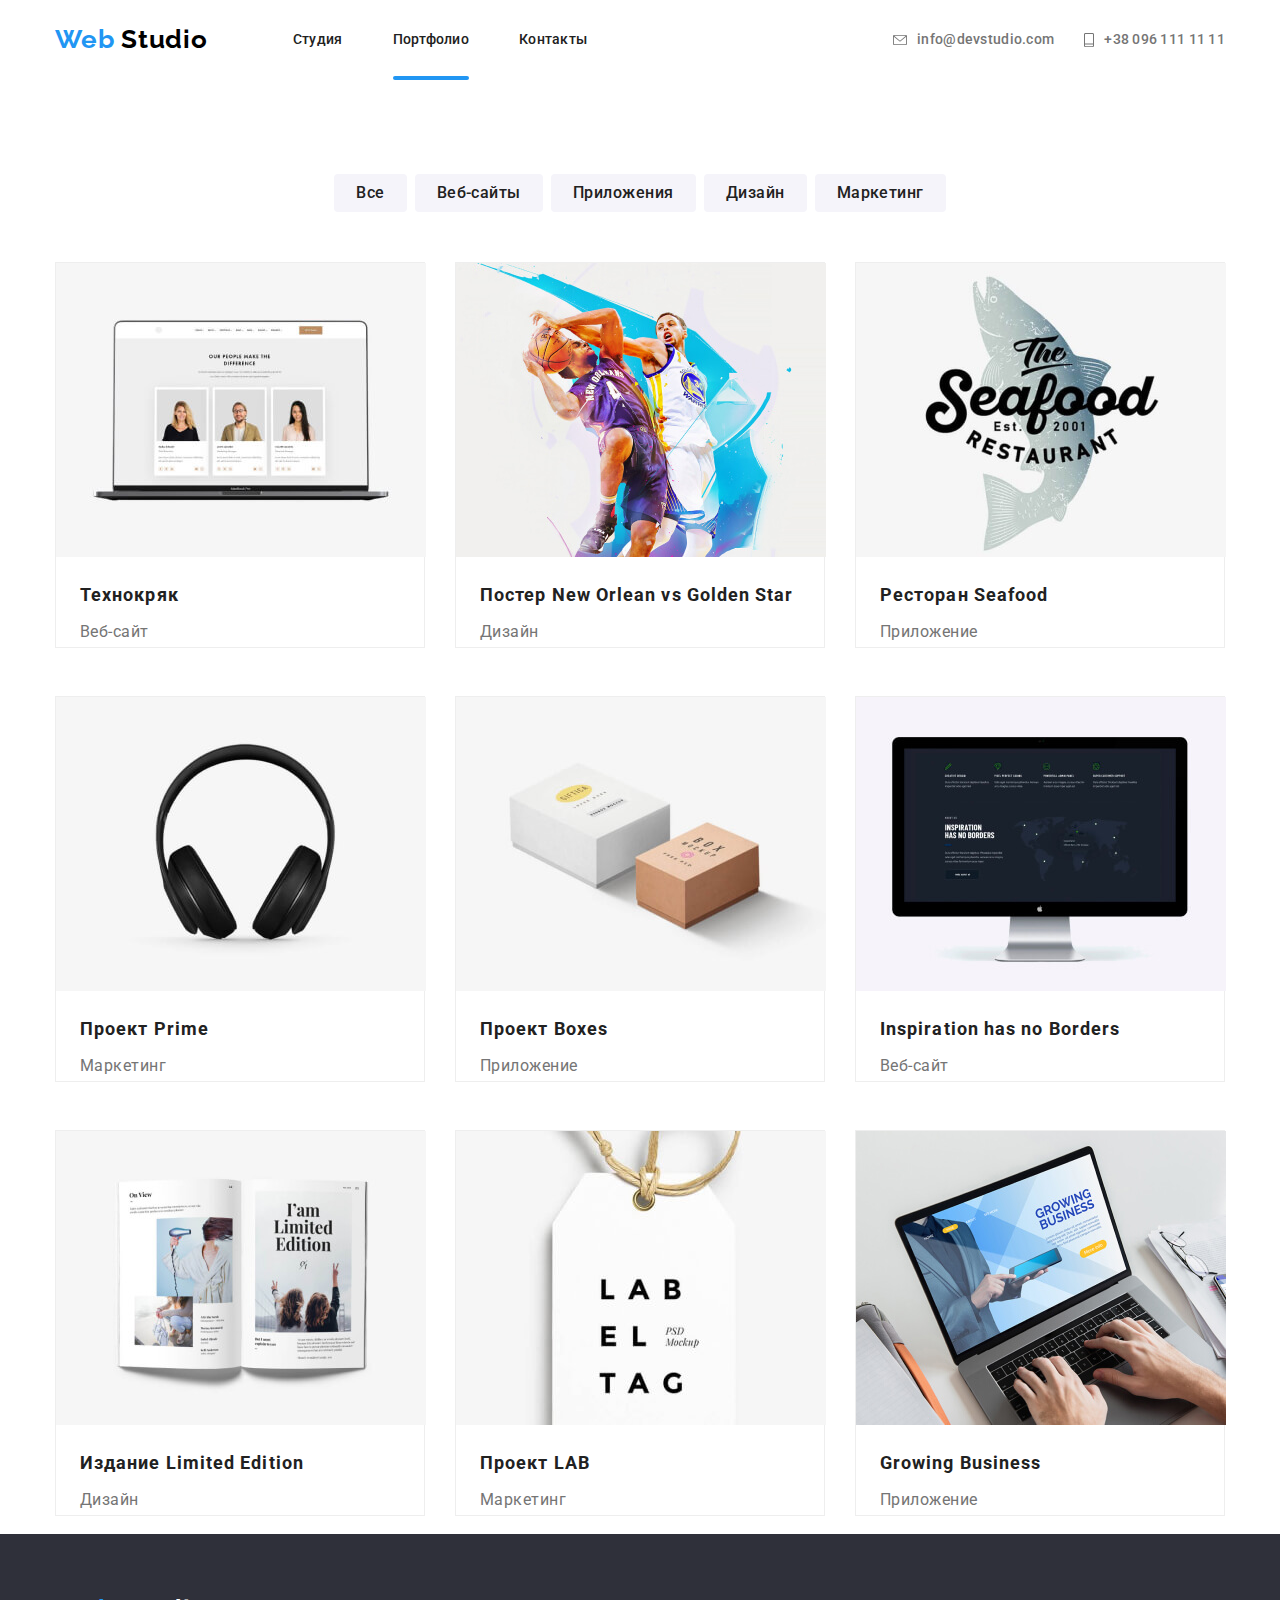
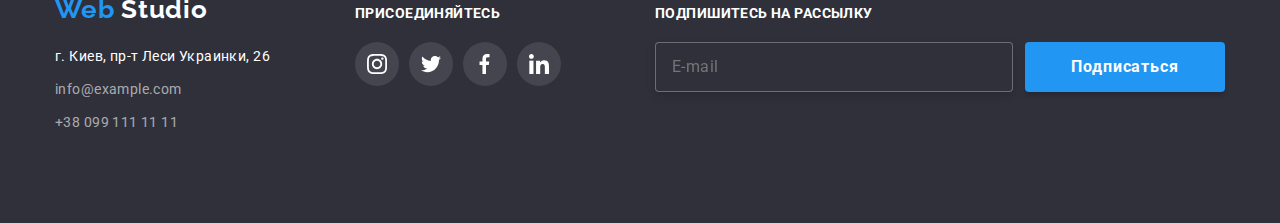
==== portfolio.html @ 33521230 "clone" ====
<!DOCTYPE html>
<html lang="en">
  <head>
    <meta charset="UTF-8" />
    <meta name="viewport" content="width=device-width, initial-scale=1.0" />
    <title>Портфолио</title>
    <link
      href="https://fonts.googleapis.com/css2?family=Raleway:wght@700&family=Roboto:wght@400;500;700&display=swap"
      rel="stylesheet"
    />
    <link rel="stylesheet" href="./css/styles.css" />
    <link rel="stylesheet" href="./css/normalize.css" />
  </head>
  <body>
    <!-- Шапка -->
    <header class="header">
      <div class="container">
        <nav class="navigation">
          <a
            class="logo link"
            href="./index.html"
            lang="en"
            aria-label="логотип"
            ><span class="blue">Web</span> Studio</a
          >
          <ul class="navigation-list list">
            <li class="navigation-list-item">
              <a class="navigation-list-link link" href="./index.html">
                Студия</a
              >
            </li>
            <li class="navigation-list-item">
              <a
                class="navigation-list-link link portfolio"
                href="./portfolio.html"
                >Портфолио</a
              >
            </li>
            <li class="navigation-list-item">
              <a class="navigation-list-link link" href="#">Контакты</a>
            </li>
          </ul>
        </nav>
        <address class="c">
          <ul class="adress-list list">
            <li class="adress-list-item">
              <a class="header-mail link" href="mailto:info@devstudio.com">
                <svg class="icon-mail margin">
                  <use href="./img/sprite.svg#icon-mail"></use>
                </svg>
                info@devstudio.com</a
              >
            </li>
            <li>
              <a class="header-tel link" href="tel:+380961111111"
                ><svg class="icon-phone margin">
                  <use href="./img/sprite.svg#icon-phone"></use></svg
                >+38 096 111 11 11</a
              >
            </li>
          </ul>
        </address>
      </div>
    </header>

    <!-- Главный контейнер -->
    <main>
      <section class="filter">
        <h1 hidden>Примеры работ</h1>
        <ul class="filter-list list">
          <li class="filter-list-item">
            <button class="filter-list-btn" type="button">Все</button>
          </li>
          <li class="filter-list-item">
            <button class="filter-list-btn" type="button">Веб-сайты</button>
          </li>
          <li class="filter-list-item">
            <button class="filter-list-btn" type="button">Приложения</button>
          </li>
          <li class="filter-list-item">
            <button class="filter-list-btn" type="button">Дизайн</button>
          </li>
          <li class="filter-list-item">
            <button class="filter-list-btn" type="button">Маркетинг</button>
          </li>
        </ul>
      </section>
      <section class="filter-examples">
        <div class="container">
          <ul class="filter-examples-list list">
            <li class="filter-examples-list-item">
              <a class="filter-examples-link link" href="">
                <img
                  class="img-block"
                  src="./img/portfolio1.jpg"
                  alt="веб-сайт технокряк"
                />
                <h2 class="filter-examples-name">Технокряк</h2>
                <p class="filter-examples-type">Веб-сайт</p>
                <p hidden>
                  Технокряк это современная площадка распространения
                  коронавируса. Компании используют эту платформу для цифрового
                  шпионажа и атак на защищённые сервера конкурентов.
                </p>
              </a>
            </li>
            <li class="filter-examples-list-item">
              <a class="filter-examples-link link" href="">
                <img
                  class="img-block"
                  src="./img/portfolio2.jpg"
                  alt="дизайн постера"
                />
                <h2 class="filter-examples-name">
                  Постер <span lang="en">New Orlean vs Golden Star</span>
                </h2>
                <p class="filter-examples-type">Дизайн</p>
              </a>
            </li>
            <li class="filter-examples-list-item">
              <a class="filter-examples-link link" href="">
                <img
                  class="img-block"
                  src="./img/portfolio3.jpg"
                  alt="приложение ресторан"
                />
                <h2 class="filter-examples-name">
                  Ресторан <span lang="en">Seafood</span>
                </h2>
                <p class="filter-examples-type">Приложение</p>
              </a>
            </li>
            <li class="filter-examples-list-item">
              <a class="filter-examples-link link" href="">
                <img
                  class="img-block"
                  src="./img/portfolio4.jpg"
                  alt="маркетинг прайм"
                />
                <h2 class="filter-examples-name">
                  Проект <span lang="en">Prime</span>
                </h2>
                <p class="filter-examples-type">Маркетинг</p>
              </a>
            </li>
            <li class="filter-examples-list-item">
              <a class="filter-examples-link link" href="">
                <img
                  class="img-block"
                  src="./img/portfolio5.jpg"
                  alt="приложение проэкт"
                />
                <h2 class="filter-examples-name">
                  Проект <span lang="en">Boxes</span>
                </h2>
                <p class="filter-examples-type">Приложение</p>
              </a>
            </li>
            <li class="filter-examples-list-item">
              <a class="filter-examples-link link" href="">
                <img
                  class="img-block"
                  src="./img/portfolio6.jpg"
                  alt="веб-сайт инспирэйшн"
                />
                <h2 class="filter-examples-name">
                  <span lang="en">Inspiration has no Borders</span>
                </h2>
                <p class="filter-examples-type">Веб-сайт</p>
              </a>
            </li>
            <li class="filter-examples-list-item">
              <a class="filter-examples-link link" href="">
                <img
                  class="img-block"
                  src="./img/portfolio7.jpg"
                  alt="дизайн издания"
                />
                <h2 class="filter-examples-name">
                  Издание <span lang="en">Limited Edition</span>
                </h2>
                <p class="filter-examples-type">Дизайн</p>
              </a>
            </li>
            <li class="filter-examples-list-item">
              <a class="filter-examples-link link" href="">
                <img
                  class="img-block"
                  src="./img/portfolio8.jpg"
                  alt="маркетинг проэкта"
                />
                <h2 class="filter-examples-name">
                  Проект <span lang="en"></span>LAB
                </h2>
                <p class="filter-examples-type">Маркетинг</p>
              </a>
            </li>
            <li class="filter-examples-list-item">
              <a class="filter-examples-link link" href="">
                <img
                  class="img-block"
                  src="./img/portfolio9.jpg"
                  alt="приложение бизнеса"
                />
                <h2 class="filter-examples-name">
                  <span lang="en">Growing Business</span>
                </h2>
                <p class="filter-examples-type">Приложение</p>
              </a>
            </li>
          </ul>
        </div>
      </section>
    </main>
    <!-- Подвал -->
    <footer class="footer">
      <div class="container">
        <div class="footer-add">
          <a class="logo link" href="./index.html"
            ><span class="blue" lang="en">Web</span>
            <span class="white" lang="en">Studio</span></a
          >
          <address>
            <ul class="footer-list list">
              <li class="footer-list-item">
                <a
                  class="footer-address link"
                  href="https://goo.gl/maps/fQnMb577hMNPf3YQ6"
                  >г. Киев, пр-т Леси Украинки, 26</a
                >
              </li>
              <li>
                <a class="footer-mail link" href="mailto:info@example.com"
                  >info@example.com</a
                >
              </li>
              <li>
                <a class="footer-tel link" href="tel:+380991111111"
                  >+38 099 111 11 11</a
                >
              </li>
            </ul>
          </address>
        </div>
        <div class="footer-com-on">
          <b class="footer-text">присоединяйтесь</b>
          <ul class="footer-list list">
            <li class="footer-list-item">
              <a
                class="footer-list-item-link link"
                href="#"
                aria-label="Ссылка на инстаграм"
              >
                <svg class="footer-list-item-link-svg">
                  <use href="./img/sprite.svg#icon-instagram"></use></svg
              ></a>
            </li>
            <li class="footer-list-item">
              <a
                class="footer-list-item-link link"
                href="#"
                aria-label="Ссылка на твиттер"
                ><svg class="footer-list-item-link-svg">
                  <use href="./img/sprite.svg#icon-twitter"></use></svg
              ></a>
            </li>
            <li class="footer-list-item">
              <a
                class="footer-list-item-link link"
                href="#"
                aria-label="Ссылка на фейсбук"
                ><svg class="footer-list-item-link-svg">
                  <use href="./img/sprite.svg#icon-facebook"></use></svg
              ></a>
            </li>
            <li class="footer-list-item">
              <a
                class="footer-list-item-link link"
                href="#"
                aria-label="Ссылка на линкедин"
                ><svg class="footer-list-item-link-svg">
                  <use href="./img/sprite.svg#icon-linkedin1"></use></svg
              ></a>
            </li>
          </ul>
        </div>
        <div class="signature-text">
          <b class="footer-text">Подпишитесь на рассылку</b>
          <div class="signature-form">
            <form action="#" method="post" enctype="multipart/form-data"></form>
            <input
              class="signature-input"
              placeholder="E-mail"
              type="text"
              name="E-mail"
            />
            <button class="modal-btn">Подписаться</button>
          </div>
        </div>
      </div>
    </footer>
  </body>
</html>
---- css/styles.css ----
:root {
  --main-font: "Roboto", sans-serif;
  --accent-color: #2196f3;
  --titles-color: #212121;
  --description-color: #757575;
}

html {
  box-sizing: border-box;
}

*,
*::before,
*::after {
  box-sizing: inherit;
}
* {
  margin: 0;
  padding: 0;
}
body {
  font-family: var(--main-font);
  font-size: 14px;
  background-color: #ffffff;
  color: var(--description-color);
}

.list {
  list-style: none;
}
.link {
  text-decoration: none;
  display: block;
}
.container {
  width: 1200px;
  padding-left: 15px;
  padding-right: 15px;
  margin-left: auto;
  margin-right: auto;
}
.img-block {
  display: block;
}

/* Шапка */
.header .container {
  display: flex;
  align-items: center;
  justify-content: space-between;
}
.navigation {
  display: flex;
  align-items: center;
}

.logo,
.blue,
.white {
  font-family: "Raleway";
  font-weight: bold;
  font-size: 26px;
  line-height: 1.19;
  letter-spacing: 0.03em;
}
.logo {
  color: #000000;
  margin-right: 85px;
  padding-top: 24px;
  padding-bottom: 25px;
}
.white {
  color: #ffffff;
}

.blue {
  color: var(--accent-color);
}
.adress-list,
.navigation-list {
  display: flex;
}
.margin {
  margin-right: 10px;
}
.icon-mail {
  width: 14px;
  height: 10px;
  fill: var(--description-color);
}
.icon-phone {
  width: 10px;
  height: 14px;
  fill: var(--description-color);
}
.navigation-list-item:not(:last-child) {
  margin-right: 50px;
}

.navigation-list-link,
.header-mail,
.header-tel {
  font-weight: 500;
  font-size: 14px;
  line-height: 1.14;
  letter-spacing: 0.02em;
  color: var(--titles-color);
  padding-top: 32px;
  padding-bottom: 32px;
}
.navigation-list-link {
  position: relative;
}
.adress-list-item {
  margin-right: 30px;
}

.studio:after,
.portfolio:after {
  position: absolute;
  display: block;
  width: 100%;
  height: 4px;
  margin-top: 20px;
  background-color: var(--accent-color);
  border-radius: 2px;
  content: "";
  bottom: 0px;
}

.header-mail,
.header-tel {
  font-family: var(--main-font);
  font-style: normal;
  color: var(--description-color);
  display: flex;
  justify-content: center;
  align-items: center;
}
.header-mail:hover,
.header-mail:focus,
.header-tel:hover,
.header-tel:focus,
.navigation-list-link:hover,
.navigation-list-link:focus,
.client-list-link:hover,
.client-list-link:focus,
.footer-social-link:hover,
.footer-social-link:focus {
  color: var(--accent-color);
}
.header-mail:hover svg,
.header-mail:focus svg,
.header-tel:hover svg,
.header-tel:focus svg {
  fill: var(--accent-color);
}

/* Герой */
.hero {
  background-image: linear-gradient(
      to top,
      rgba(47, 48, 58, 0.8),
      rgba(47, 48, 58, 0.8)
    ),
    url(../img/Hero.png);
  background-repeat: no-repeat;
  background-position: center;
  background-size: cover;
  padding-top: 200px;
  padding-right: 252px;
  padding-bottom: 200px;
  padding-left: 252px;
  text-align: center;
}
.hero-title {
  font-weight: 900;
  font-size: 44px;
  line-height: 1.36;
  letter-spacing: 0.06em;
  text-transform: uppercase;
  color: #ffffff;
  margin-bottom: 30px;
}
.modal-btn {
  font-weight: bold;
  font-size: 16px;
  line-height: 1.87;
  height: 50px;
  width: 200px;
  display: block;
  align-items: center;
  text-align: center;
  letter-spacing: 0.06em;
  color: #ffffff;
  background: var(--accent-color);
  box-shadow: 0px 4px 4px rgba(0, 0, 0, 0.15);
  border-radius: 4px;
  border: none;
  margin: auto;
}

/* Преимущества */
.advantages {
  padding-top: 94px;
  padding-bottom: 94px;
}
.advantages-title {
  font-weight: bold;
  font-size: 14px;
  line-height: 1.14;
  letter-spacing: 0.03em;
  text-transform: uppercase;
  color: var(--titles-color);
  margin-bottom: 10px;
}
.advantages-description {
  line-height: 1.71;
  letter-spacing: 0.03em;
}
.advantages-list {
  display: flex;
}
.advantages-list-item:not(:last-child) {
  margin-right: 30px;
}
.advantages-list-item-svg {
  width: 270px;
  height: 120px;
  background: #f5f4fa;
  border-radius: 4px;
  padding: 25px 100px;
  margin-bottom: 30px;
}

/* Чем мы занимаемся */
.occupation {
  padding-bottom: 94px;
}
.title {
  font-weight: bold;
  font-size: 36px;
  line-height: 1.17;
  text-align: center;
  letter-spacing: 0.03em;
  color: var(--titles-color);
  margin-bottom: 50px;
}
.occupation-list {
  display: flex;
}
.occupation-list-item:not(:last-child) {
  margin-right: 30px;
}
.subtitle,
.footer-text {
  font-weight: bold;
  font-size: 14px;
  line-height: 1.14;
  letter-spacing: 0.03em;
  text-transform: uppercase;
  color: #ffffff;
}
.subtitle {
  text-align: center;
  background-color: rgba(47, 48, 58, 0.8);
}

/* Наша команда */
.team {
  background-color: #f5f4fa;
  padding-top: 94px;
  padding-bottom: 94px;
}
.team .img-block {
  margin-bottom: 30px;
}
.team-list {
  display: flex;
}
.team-list-item {
  background-color: #ffffff;
  padding-bottom: 24px;
  box-shadow: 0px 2px 1px rgba(0, 0, 0, 0.2), 0px 1px 1px rgba(0, 0, 0, 0.14),
    0px 1px 3px rgba(0, 0, 0, 0.12);
  border-radius: 0px 0px 4px 4px;
}
.team-list-item:not(:last-child) {
  margin-right: 30px;
}
.name {
  font-weight: 500;
  color: var(--titles-color);
  margin-bottom: 10px;
}
.position {
  color: var(--description-color);
  margin-bottom: 16px;
}
.position,
.name {
  font-size: 16px;
  line-height: 1.19;
  text-align: center;
  letter-spacing: 0.03em;
}
.team-list-links {
  display: flex;
  justify-content: center;
}
.social-list:not(:last-child) {
  margin-right: 10px;
}
.social-link {
  width: 44px;
  height: 44px;
  border-radius: 50%;
  padding: 12px;
}
.social-link-item {
  width: 20px;
  height: 20px;
  fill: #afb1b8;
}
.social-link:hover,
.social-link:focus {
  background-color: var(--accent-color);
}
.social-link:hover .social-link-item,
.social-link:focus .social-link-item {
  fill: #ffffff;
}

/* Постоянные клиенты */
.our-client {
  padding-top: 94px;
  padding-bottom: 94px;
}

.client {
  display: flex;
}

.client-list:not(:last-child) {
  margin-right: 30px;
}

.client-list-link {
  width: 170px;
  height: 90px;
  border: 1px solid #afb1b8;
  border-radius: 4px;
  display: flex;
  align-items: center;
  justify-content: center;
}
.client-list-link-svg1 {
  width: 45px;
  height: 50px;
}
.client-list-link-svg2 {
  width: 40px;
  height: 52px;
}
.client-list-link-svg3 {
  width: 41px;
  height: 43px;
}
.client-list-link-svg4 {
  width: 80px;
  height: 42px;
}
.client-list-link-svg5 {
  width: 59px;
  height: 47px;
}
.client-list-link-svg6 {
  width: 88px;
  height: 45px;
}
.companies-svg {
  fill: #afb1b8;
}
.client-list-link:hover,
.client-list-link:focus {
  border: 1px solid var(--accent-color);
}
.client-list-link:hover .companies-svg,
.client-list-link:focus .companies-svg {
  fill: var(--accent-color);
}
/*Подвал*/
.footer {
  background-color: #2f303a;
  padding-top: 60px;
  padding-bottom: 60px;
}

.footer .container {
  display: flex;
}
.footer-add .logo {
  padding-top: 0px;
  padding-bottom: 0px;
  margin-right: 0px;
  margin-bottom: 20px;
}
.footer-address,
.footer-mail,
.footer-tel {
  font-size: 14px;
  line-height: 1.71;
  letter-spacing: 0.03em;
  font-style: normal;
}
.footer-mail {
  margin-bottom: 9px;
}
.footer-mail,
.footer-tel {
  color: rgba(255, 255, 255, 0.6);
}
.footer-address {
  color: #ffffff;
}
.footer-text {
  display: block;
  margin-bottom: 20px;
}
.footer-list {
  display: flex;
  flex-wrap: wrap;
  width: 231px;
  height: 81px;
}
.footer-list-item {
  margin-bottom: 9px;
}
.footer-list-item:not(:last-child) {
  margin-right: 10px;
}
.footer-list-item-link {
  width: 44px;
  height: 44px;
  border-radius: 50%;
  background: rgba(255, 255, 255, 0.1);
  padding: 12px;
}
.footer-list-item-link-svg {
  width: 20px;
  height: 20px;
  fill: #ffffff;
}
.footer-add {
  margin-right: 69px;
}
.footer-com-on {
  width: 206px;
  padding-top: 12px;
  padding-bottom: 40px;
  margin-right: 94px;
}
.footer-list-item-link:hover,
.footer-list-item-link:focus {
  background-color: var(--accent-color);
}
.signature-text {
  padding-top: 12px;
  margin-bottom: 20px;
}
.signature-form {
  display: flex;
}
.signature-input {
  font-size: 16px;
  line-height: 1.25;
  display: flex;
  align-items: center;
  letter-spacing: 0.03em;
  color: rgba(255, 255, 255, 0.6);
  width: 358px;
  height: 50px;
  border: 1px solid rgba(255, 255, 255, 0.3);
  filter: drop-shadow(0px 4px 4px rgba(0, 0, 0, 0.15));
  border-radius: 4px;
  background-color: #2f303a;
  margin-right: 12px;
  padding-left: 16px;
}
.airplan {
  display: flex;
  align-items: center;
  justify-content: center;
  padding-right: 28px;
  padding-left: 29px;
}
.icon-airplan-svg {
  fill: #ffffff;
  margin-left: 10px;
  width: 24px;
  height: 24px;
}
/* Портфолио */
.filter-list {
  display: flex;
  margin-top: 94px;
  margin-bottom: 50px;
  justify-content: center;
}
.filter-list-item:not(:last-child) {
  margin-right: 8px;
}
.filter-list-btn {
  font-weight: 500;
  font-size: 16px;
  line-height: 1.63;
  text-align: center;
  letter-spacing: 0.03em;
  color: var(--titles-color);
  background-color: #f5f4fa;
  border-radius: 4px;
  border: none;
  height: 38px;
  padding-top: 6px;
  padding-right: 22px;
  padding-bottom: 6px;
  padding-left: 22px;
}

.filter-list-btn:hover,
.filter-list-btn:focus {
  color: #ffffff;
  background: var(--accent-color);
  box-shadow: 0px 2px 2px rgba(0, 0, 0, 0.12), 0px 1px 2px rgba(0, 0, 0, 0.08),
    0px 3px 1px rgba(0, 0, 0, 0.1);
  border-radius: 4px;
  border: none;
}
.filter-examples-name {
  font-weight: bold;
  font-size: 18px;
  line-height: 2;
  letter-spacing: 0.06em;
  color: var(--titles-color);
  margin-top: 20px;
  margin-right: 24px;
  margin-bottom: 4px;
  margin-left: 24px;
}
.filter-examples-type {
  font-size: 16px;
  line-height: 1.88;
  letter-spacing: 0.03em;
  color: var(--description-color);
  margin-right: 24px;
  margin-left: 24px;
}

.filter-examples-link {
  border: 1px solid #eeeeee;
  box-sizing: border-box;
}

.filter-examples-link:hover,
.filter-examples-link:focus {
  background-color: rgba(33, 150, 243, 0.9);
  box-shadow: 1px 4px 6px rgba(0, 0, 0, 0.16), 0px 4px 4px rgba(0, 0, 0, 0.06),
    0px 1px 1px rgba(0, 0, 0, 0.12);
  border: none;
}
.filter-examples-list {
  display: flex;
  flex-wrap: wrap;
}
.filter-examples-list-item {
  width: 370px;
  height: 404px;
  background-color: #ffffff;
  padding-bottom: 20px;
  margin-right: 30px;
  margin-bottom: 30px;
}
.filter-examples-list-item:nth-child(3n) {
  margin-right: 0px;
}
.filter-examples-list-item:nth-last-child(-n + 3) {
  margin-bottom: 0px;
}
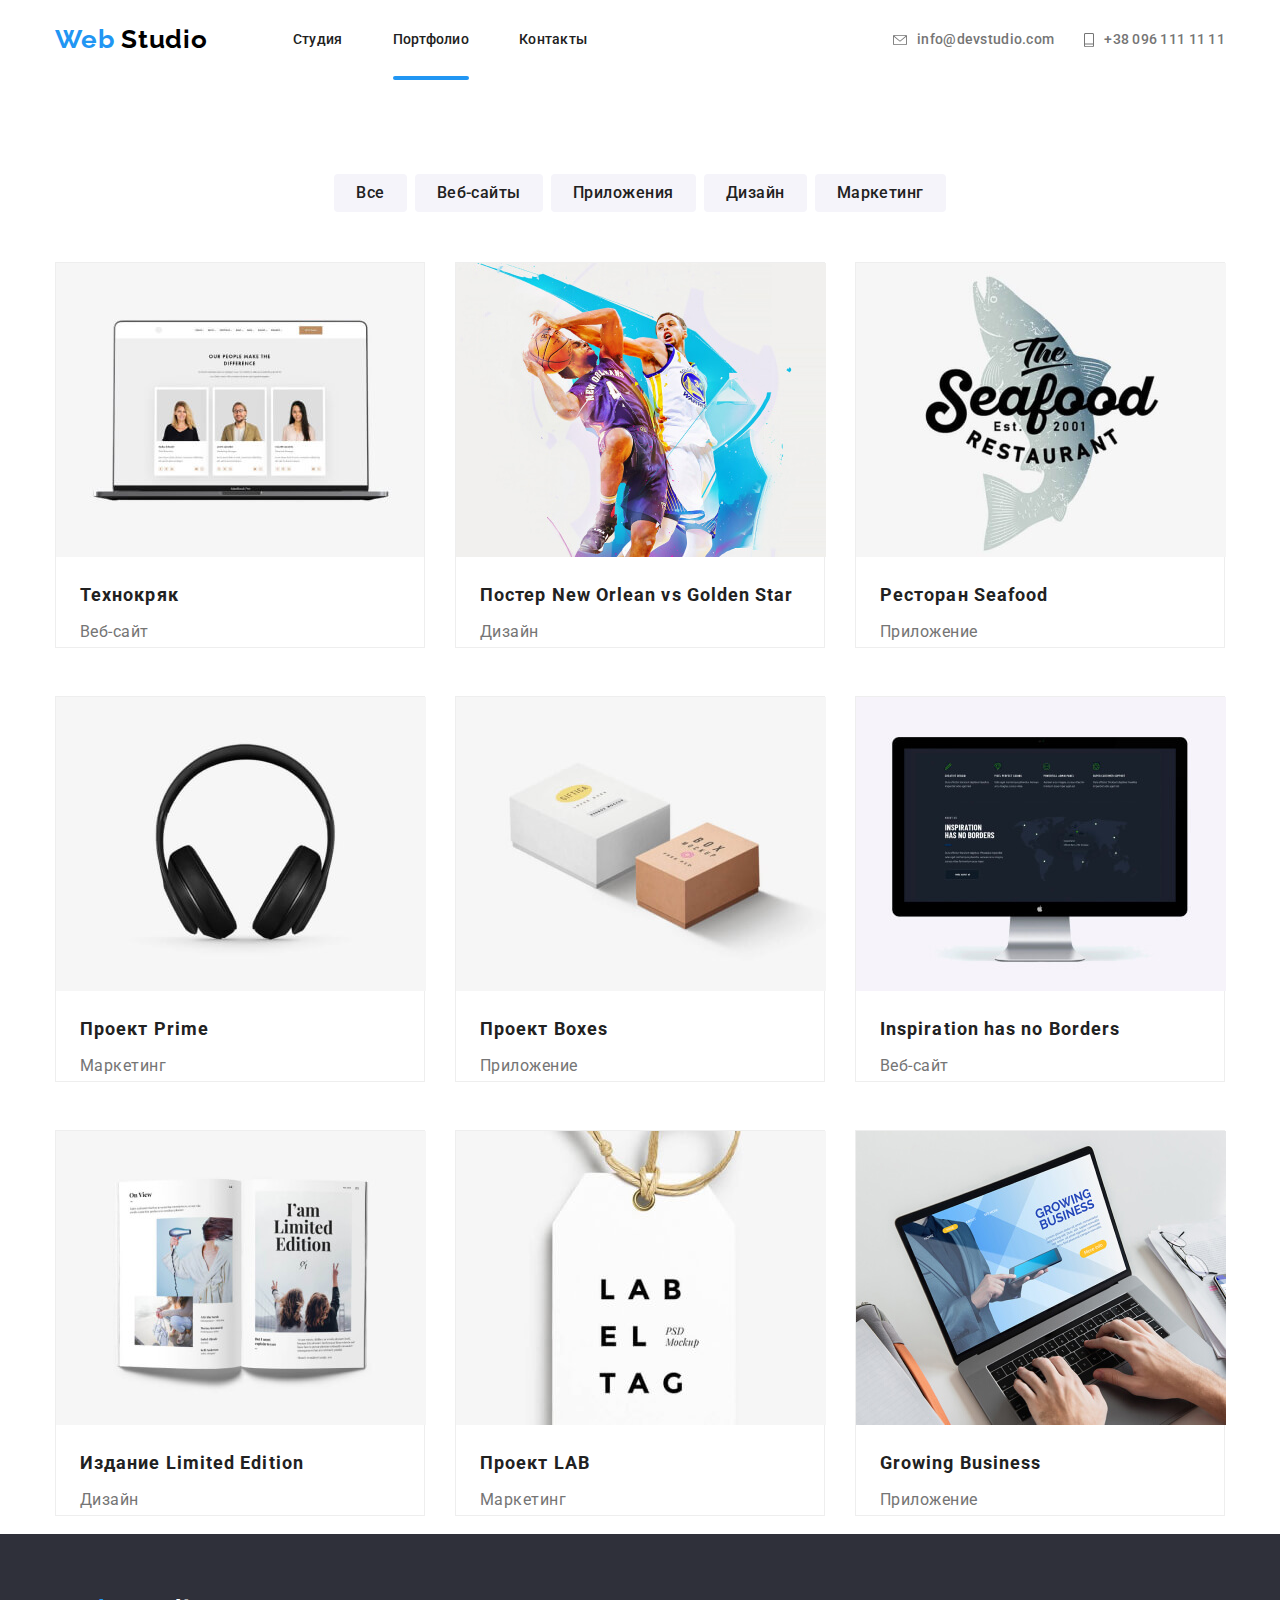
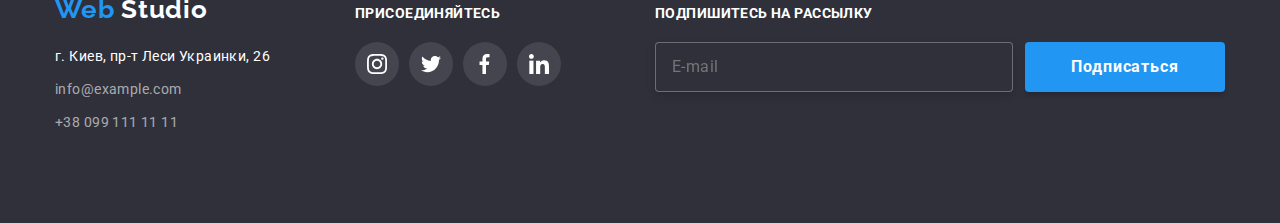
==== commit dad59092: "good job" ====
--- a/portfolio.html
+++ b/portfolio.html
@@ -90,18 +90,23 @@
           <ul class="filter-examples-list list">
             <li class="filter-examples-list-item">
               <a class="filter-examples-link link" href="">
-                <img
-                  class="img-block"
-                  src="./img/portfolio1.jpg"
-                  alt="веб-сайт технокряк"
-                />
+                <div class="img-animation">
+                  <img
+                    class="img-block"
+                    src="./img/portfolio1.jpg"
+                    alt="веб-сайт технокряк"
+                  />
+                  <div class="overlay">
+                    <p class="overlay-text">
+                      Технокряк это современная площадка распространения
+                      коронавируса. Компании используют эту платформу для
+                      цифрового шпионажа и атак на защищённые сервера
+                      конкурентов.
+                    </p>
+                  </div>
+                </div>
                 <h2 class="filter-examples-name">Технокряк</h2>
                 <p class="filter-examples-type">Веб-сайт</p>
-                <p hidden>
-                  Технокряк это современная площадка распространения
-                  коронавируса. Компании используют эту платформу для цифрового
-                  шпионажа и атак на защищённые сервера конкурентов.
-                </p>
               </a>
             </li>
             <li class="filter-examples-list-item">
--- a/css/styles.css
+++ b/css/styles.css
@@ -18,6 +18,7 @@
   margin: 0;
   padding: 0;
 }
+
 body {
   font-family: var(--main-font);
   font-size: 14px;
@@ -87,11 +88,13 @@
   width: 14px;
   height: 10px;
   fill: var(--description-color);
+  transition: fill 250ms cubic-bezier(0.4, 0, 0.2, 1);
 }
 .icon-phone {
   width: 10px;
   height: 14px;
   fill: var(--description-color);
+  transition: fill 250ms cubic-bezier(0.4, 0, 0.2, 1);
 }
 .navigation-list-item:not(:last-child) {
   margin-right: 50px;
@@ -110,6 +113,7 @@
 }
 .navigation-list-link {
   position: relative;
+  transition: color 250ms cubic-bezier(0.4, 0, 0.2, 1);
 }
 .adress-list-item {
   margin-right: 30px;
@@ -136,6 +140,7 @@
   display: flex;
   justify-content: center;
   align-items: center;
+  transition: color 250ms cubic-bezier(0.4, 0, 0.2, 1);
 }
 .header-mail:hover,
 .header-mail:focus,
@@ -158,12 +163,7 @@
 
 /* Герой */
 .hero {
-  background-image: linear-gradient(
-      to top,
-      rgba(47, 48, 58, 0.8),
-      rgba(47, 48, 58, 0.8)
-    ),
-    url(../img/Hero.png);
+  background-image: linear-gradient(to top, rgba(47, 48, 58, 0.8), rgba(47, 48, 58, 0.8)), url(../img/Hero.png);
   background-repeat: no-repeat;
   background-position: center;
   background-size: cover;
@@ -252,6 +252,20 @@
 .occupation-list-item:not(:last-child) {
   margin-right: 30px;
 }
+.occupation-list-item-wrapper {
+  position: relative;
+}
+.occupation-list-item-text {
+  position: absolute;
+  display: flex;
+  align-items: center;
+  justify-content: center;
+  height: 70px;
+  width: 100%;
+  background: rgba(47, 48, 58, 0.8);
+  bottom: 0;
+  left: 0;
+}
 .subtitle,
 .footer-text {
   font-weight: bold;
@@ -263,7 +277,6 @@
 }
 .subtitle {
   text-align: center;
-  background-color: rgba(47, 48, 58, 0.8);
 }
 
 /* Наша команда */
@@ -281,8 +294,7 @@
 .team-list-item {
   background-color: #ffffff;
   padding-bottom: 24px;
-  box-shadow: 0px 2px 1px rgba(0, 0, 0, 0.2), 0px 1px 1px rgba(0, 0, 0, 0.14),
-    0px 1px 3px rgba(0, 0, 0, 0.12);
+  box-shadow: 0px 2px 1px rgba(0, 0, 0, 0.2), 0px 1px 1px rgba(0, 0, 0, 0.14), 0px 1px 3px rgba(0, 0, 0, 0.12);
   border-radius: 0px 0px 4px 4px;
 }
 .team-list-item:not(:last-child) {
@@ -316,11 +328,13 @@
   height: 44px;
   border-radius: 50%;
   padding: 12px;
+  transition: background-color 250ms cubic-bezier(0.4, 0, 0.2, 1);
 }
 .social-link-item {
   width: 20px;
   height: 20px;
   fill: #afb1b8;
+  transition: fill 250ms cubic-bezier(0.4, 0, 0.2, 1);
 }
 .social-link:hover,
 .social-link:focus {
@@ -353,6 +367,7 @@
   display: flex;
   align-items: center;
   justify-content: center;
+  transition: border 250ms cubic-bezier(0.4, 0, 0.2, 1);
 }
 .client-list-link-svg1 {
   width: 45px;
@@ -380,6 +395,7 @@
 }
 .companies-svg {
   fill: #afb1b8;
+  transition: fill 250ms cubic-bezier(0.4, 0, 0.2, 1);
 }
 .client-list-link:hover,
 .client-list-link:focus {
@@ -443,8 +459,9 @@
   width: 44px;
   height: 44px;
   border-radius: 50%;
-  background: rgba(255, 255, 255, 0.1);
+  background-color: rgba(255, 255, 255, 0.1);
   padding: 12px;
+  transition: background-color 250ms cubic-bezier(0.4, 0, 0.2, 1);
 }
 .footer-list-item-link-svg {
   width: 20px;
@@ -525,14 +542,15 @@
   padding-right: 22px;
   padding-bottom: 6px;
   padding-left: 22px;
+  transition: color 250ms cubic-bezier(0.4, 0, 0.2, 1), background-color 250ms cubic-bezier(0.4, 0, 0.2, 1),
+    box-shadow 250ms cubic-bezier(0.4, 0, 0.2, 1);
 }
 
 .filter-list-btn:hover,
 .filter-list-btn:focus {
   color: #ffffff;
   background: var(--accent-color);
-  box-shadow: 0px 2px 2px rgba(0, 0, 0, 0.12), 0px 1px 2px rgba(0, 0, 0, 0.08),
-    0px 3px 1px rgba(0, 0, 0, 0.1);
+  box-shadow: 0px 2px 2px rgba(0, 0, 0, 0.12), 0px 1px 2px rgba(0, 0, 0, 0.08), 0px 3px 1px rgba(0, 0, 0, 0.1);
   border-radius: 4px;
   border: none;
 }
@@ -559,14 +577,41 @@
 .filter-examples-link {
   border: 1px solid #eeeeee;
   box-sizing: border-box;
+  transition: box-shadow 250ms cubic-bezier(0.4, 0, 0.2, 1);
+}
+.img-animation {
+  position: relative;
+  overflow: hidden;
+}
+.overlay {
+  position: absolute;
+  width: 100%;
+  height: 100%;
+  background: rgba(33, 150, 243, 0.9);
+  top: 100%;
+  left: 0;
+  padding: 63px 24px;
+  transition: all 250ms cubic-bezier(0.4, 0, 0.2, 1);
+}
+.overlay-text {
+  display: block;
+  font-size: 18px;
+  line-height: 1.55;
+  letter-spacing: 0.03em;
+  color: #ffffff;
+}
+.img-animation:hover .overlay {
+  top: 0;
 }
 
 .filter-examples-link:hover,
 .filter-examples-link:focus {
+  box-shadow: 1px 4px 6px rgba(0, 0, 0, 0.16), 0px 4px 4px rgba(0, 0, 0, 0.06), 0px 1px 1px rgba(0, 0, 0, 0.12);
+  border: none;
+}
+.img-animation:hover,
+.img-animation:focus {
   background-color: rgba(33, 150, 243, 0.9);
-  box-shadow: 1px 4px 6px rgba(0, 0, 0, 0.16), 0px 4px 4px rgba(0, 0, 0, 0.06),
-    0px 1px 1px rgba(0, 0, 0, 0.12);
-  border: none;
 }
 .filter-examples-list {
   display: flex;
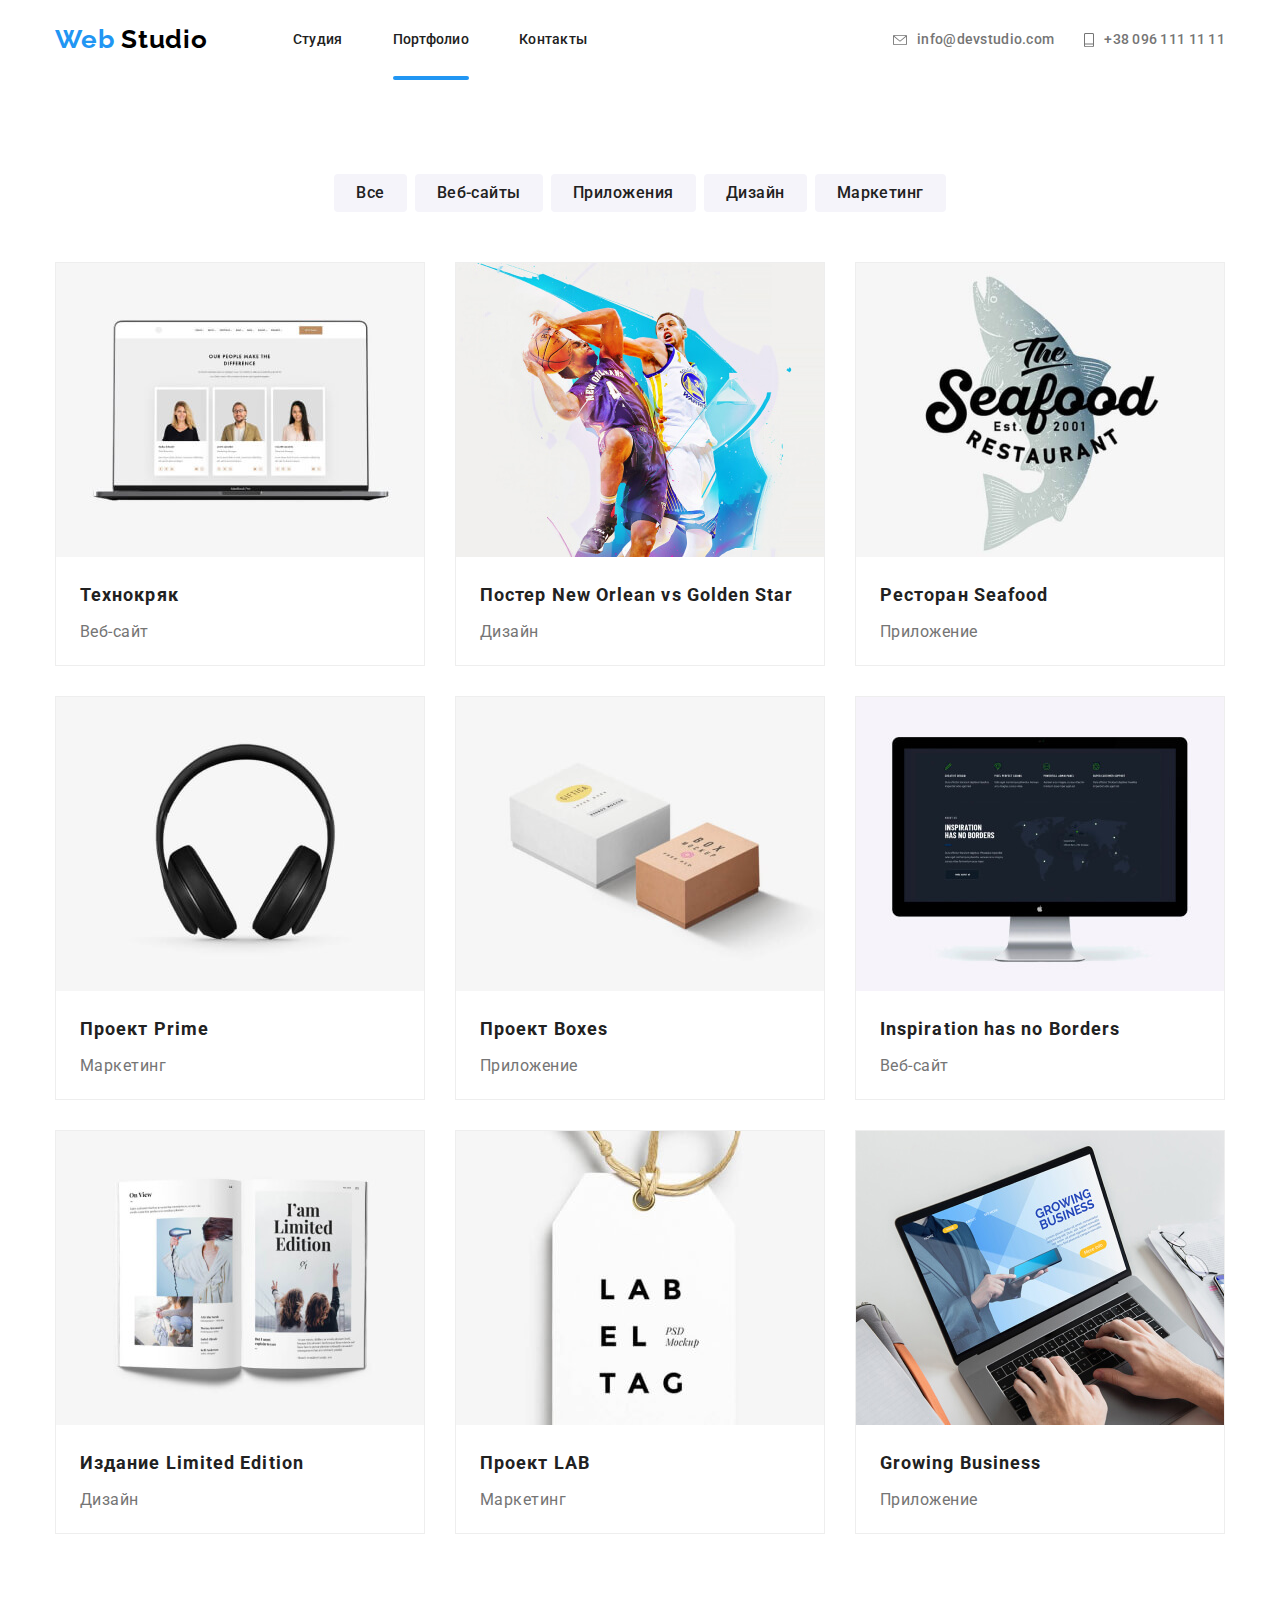
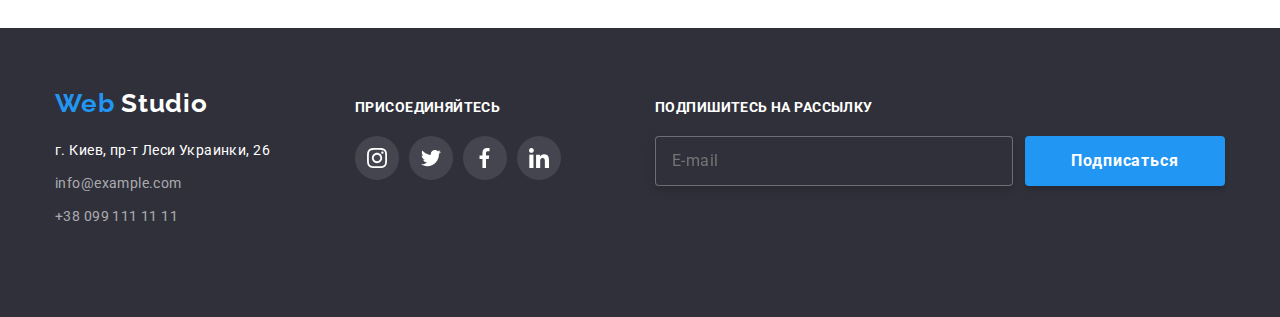
==== commit 8c96e1e4: "jverlay for all portfolio" ====
--- a/portfolio.html
+++ b/portfolio.html
@@ -85,7 +85,7 @@
           </li>
         </ul>
       </section>
-      <section class="filter-examples">
+      <section class="c">
         <div class="container">
           <ul class="filter-examples-list list">
             <li class="filter-examples-list-item">
@@ -111,11 +111,21 @@
             </li>
             <li class="filter-examples-list-item">
               <a class="filter-examples-link link" href="">
-                <img
-                  class="img-block"
-                  src="./img/portfolio2.jpg"
-                  alt="дизайн постера"
-                />
+                <div class="img-animation">
+                  <img
+                    class="img-block"
+                    src="./img/portfolio2.jpg"
+                    alt="дизайн постера"
+                  />
+                  <div class="overlay">
+                    <p class="overlay-text">
+                      Технокряк это современная площадка распространения
+                      коронавируса. Компании используют эту платформу для
+                      цифрового шпионажа и атак на защищённые сервера
+                      конкурентов.
+                    </p>
+                  </div>
+                </div>
                 <h2 class="filter-examples-name">
                   Постер <span lang="en">New Orlean vs Golden Star</span>
                 </h2>
@@ -124,11 +134,21 @@
             </li>
             <li class="filter-examples-list-item">
               <a class="filter-examples-link link" href="">
-                <img
-                  class="img-block"
-                  src="./img/portfolio3.jpg"
-                  alt="приложение ресторан"
-                />
+                <div class="img-animation">
+                  <img
+                    class="img-block"
+                    src="./img/portfolio3.jpg"
+                    alt="приложение ресторан"
+                  />
+                  <div class="overlay">
+                    <p class="overlay-text">
+                      Технокряк это современная площадка распространения
+                      коронавируса. Компании используют эту платформу для
+                      цифрового шпионажа и атак на защищённые сервера
+                      конкурентов.
+                    </p>
+                  </div>
+                </div>
                 <h2 class="filter-examples-name">
                   Ресторан <span lang="en">Seafood</span>
                 </h2>
@@ -137,11 +157,21 @@
             </li>
             <li class="filter-examples-list-item">
               <a class="filter-examples-link link" href="">
-                <img
-                  class="img-block"
-                  src="./img/portfolio4.jpg"
-                  alt="маркетинг прайм"
-                />
+                <div class="img-animation">
+                  <img
+                    class="img-block"
+                    src="./img/portfolio4.jpg"
+                    alt="маркетинг прайм"
+                  />
+                  <div class="overlay">
+                    <p class="overlay-text">
+                      Технокряк это современная площадка распространения
+                      коронавируса. Компании используют эту платформу для
+                      цифрового шпионажа и атак на защищённые сервера
+                      конкурентов.
+                    </p>
+                  </div>
+                </div>
                 <h2 class="filter-examples-name">
                   Проект <span lang="en">Prime</span>
                 </h2>
@@ -150,11 +180,21 @@
             </li>
             <li class="filter-examples-list-item">
               <a class="filter-examples-link link" href="">
-                <img
-                  class="img-block"
-                  src="./img/portfolio5.jpg"
-                  alt="приложение проэкт"
-                />
+                <div class="img-animation">
+                  <img
+                    class="img-block"
+                    src="./img/portfolio5.jpg"
+                    alt="приложение проэкт"
+                  />
+                  <div class="overlay">
+                    <p class="overlay-text">
+                      Технокряк это современная площадка распространения
+                      коронавируса. Компании используют эту платформу для
+                      цифрового шпионажа и атак на защищённые сервера
+                      конкурентов.
+                    </p>
+                  </div>
+                </div>
                 <h2 class="filter-examples-name">
                   Проект <span lang="en">Boxes</span>
                 </h2>
@@ -163,11 +203,21 @@
             </li>
             <li class="filter-examples-list-item">
               <a class="filter-examples-link link" href="">
-                <img
-                  class="img-block"
-                  src="./img/portfolio6.jpg"
-                  alt="веб-сайт инспирэйшн"
-                />
+                <div class="img-animation">
+                  <img
+                    class="img-block"
+                    src="./img/portfolio6.jpg"
+                    alt="веб-сайт инспирэйшн"
+                  />
+                  <div class="overlay">
+                    <p class="overlay-text">
+                      Технокряк это современная площадка распространения
+                      коронавируса. Компании используют эту платформу для
+                      цифрового шпионажа и атак на защищённые сервера
+                      конкурентов.
+                    </p>
+                  </div>
+                </div>
                 <h2 class="filter-examples-name">
                   <span lang="en">Inspiration has no Borders</span>
                 </h2>
@@ -176,11 +226,21 @@
             </li>
             <li class="filter-examples-list-item">
               <a class="filter-examples-link link" href="">
-                <img
-                  class="img-block"
-                  src="./img/portfolio7.jpg"
-                  alt="дизайн издания"
-                />
+                <div class="img-animation">
+                  <img
+                    class="img-block"
+                    src="./img/portfolio7.jpg"
+                    alt="дизайн издания"
+                  />
+                  <div class="overlay">
+                    <p class="overlay-text">
+                      Технокряк это современная площадка распространения
+                      коронавируса. Компании используют эту платформу для
+                      цифрового шпионажа и атак на защищённые сервера
+                      конкурентов.
+                    </p>
+                  </div>
+                </div>
                 <h2 class="filter-examples-name">
                   Издание <span lang="en">Limited Edition</span>
                 </h2>
@@ -189,11 +249,21 @@
             </li>
             <li class="filter-examples-list-item">
               <a class="filter-examples-link link" href="">
-                <img
-                  class="img-block"
-                  src="./img/portfolio8.jpg"
-                  alt="маркетинг проэкта"
-                />
+                <div class="img-animation">
+                  <img
+                    class="img-block"
+                    src="./img/portfolio8.jpg"
+                    alt="маркетинг проэкта"
+                  />
+                  <div class="overlay">
+                    <p class="overlay-text">
+                      Технокряк это современная площадка распространения
+                      коронавируса. Компании используют эту платформу для
+                      цифрового шпионажа и атак на защищённые сервера
+                      конкурентов.
+                    </p>
+                  </div>
+                </div>
                 <h2 class="filter-examples-name">
                   Проект <span lang="en"></span>LAB
                 </h2>
@@ -202,11 +272,21 @@
             </li>
             <li class="filter-examples-list-item">
               <a class="filter-examples-link link" href="">
-                <img
-                  class="img-block"
-                  src="./img/portfolio9.jpg"
-                  alt="приложение бизнеса"
-                />
+                <div class="img-animation">
+                  <img
+                    class="img-block"
+                    src="./img/portfolio9.jpg"
+                    alt="приложение бизнеса"
+                  />
+                  <div class="overlay">
+                    <p class="overlay-text">
+                      Технокряк это современная площадка распространения
+                      коронавируса. Компании используют эту платформу для
+                      цифрового шпионажа и атак на защищённые сервера
+                      конкурентов.
+                    </p>
+                  </div>
+                </div>
                 <h2 class="filter-examples-name">
                   <span lang="en">Growing Business</span>
                 </h2>
--- a/css/styles.css
+++ b/css/styles.css
@@ -163,7 +163,12 @@
 
 /* Герой */
 .hero {
-  background-image: linear-gradient(to top, rgba(47, 48, 58, 0.8), rgba(47, 48, 58, 0.8)), url(../img/Hero.png);
+  background-image: linear-gradient(
+      to top,
+      rgba(47, 48, 58, 0.8),
+      rgba(47, 48, 58, 0.8)
+    ),
+    url(../img/Hero.png);
   background-repeat: no-repeat;
   background-position: center;
   background-size: cover;
@@ -294,7 +299,8 @@
 .team-list-item {
   background-color: #ffffff;
   padding-bottom: 24px;
-  box-shadow: 0px 2px 1px rgba(0, 0, 0, 0.2), 0px 1px 1px rgba(0, 0, 0, 0.14), 0px 1px 3px rgba(0, 0, 0, 0.12);
+  box-shadow: 0px 2px 1px rgba(0, 0, 0, 0.2), 0px 1px 1px rgba(0, 0, 0, 0.14),
+    0px 1px 3px rgba(0, 0, 0, 0.12);
   border-radius: 0px 0px 4px 4px;
 }
 .team-list-item:not(:last-child) {
@@ -410,6 +416,7 @@
   background-color: #2f303a;
   padding-top: 60px;
   padding-bottom: 60px;
+  margin-top: 94px;
 }
 
 .footer .container {
@@ -517,7 +524,7 @@
   width: 24px;
   height: 24px;
 }
-/* Портфолио */
+/*Портфолио*/
 .filter-list {
   display: flex;
   margin-top: 94px;
@@ -542,7 +549,8 @@
   padding-right: 22px;
   padding-bottom: 6px;
   padding-left: 22px;
-  transition: color 250ms cubic-bezier(0.4, 0, 0.2, 1), background-color 250ms cubic-bezier(0.4, 0, 0.2, 1),
+  transition: color 250ms cubic-bezier(0.4, 0, 0.2, 1),
+    background-color 250ms cubic-bezier(0.4, 0, 0.2, 1),
     box-shadow 250ms cubic-bezier(0.4, 0, 0.2, 1);
 }
 
@@ -550,10 +558,12 @@
 .filter-list-btn:focus {
   color: #ffffff;
   background: var(--accent-color);
-  box-shadow: 0px 2px 2px rgba(0, 0, 0, 0.12), 0px 1px 2px rgba(0, 0, 0, 0.08), 0px 3px 1px rgba(0, 0, 0, 0.1);
+  box-shadow: 0px 2px 2px rgba(0, 0, 0, 0.12), 0px 1px 2px rgba(0, 0, 0, 0.08),
+    0px 3px 1px rgba(0, 0, 0, 0.1);
   border-radius: 4px;
   border: none;
 }
+
 .filter-examples-name {
   font-weight: bold;
   font-size: 18px;
@@ -566,6 +576,7 @@
   margin-left: 24px;
 }
 .filter-examples-type {
+  display: block;
   font-size: 16px;
   line-height: 1.88;
   letter-spacing: 0.03em;
@@ -575,8 +586,10 @@
 }
 
 .filter-examples-link {
+  width: 370px;
+  height: 404px;
   border: 1px solid #eeeeee;
-  box-sizing: border-box;
+  padding-bottom: 20px;
   transition: box-shadow 250ms cubic-bezier(0.4, 0, 0.2, 1);
 }
 .img-animation {
@@ -606,7 +619,8 @@
 
 .filter-examples-link:hover,
 .filter-examples-link:focus {
-  box-shadow: 1px 4px 6px rgba(0, 0, 0, 0.16), 0px 4px 4px rgba(0, 0, 0, 0.06), 0px 1px 1px rgba(0, 0, 0, 0.12);
+  box-shadow: 1px 4px 6px rgba(0, 0, 0, 0.16), 0px 4px 4px rgba(0, 0, 0, 0.06),
+    0px 1px 1px rgba(0, 0, 0, 0.12);
   border: none;
 }
 .img-animation:hover,
@@ -621,7 +635,6 @@
   width: 370px;
   height: 404px;
   background-color: #ffffff;
-  padding-bottom: 20px;
   margin-right: 30px;
   margin-bottom: 30px;
 }
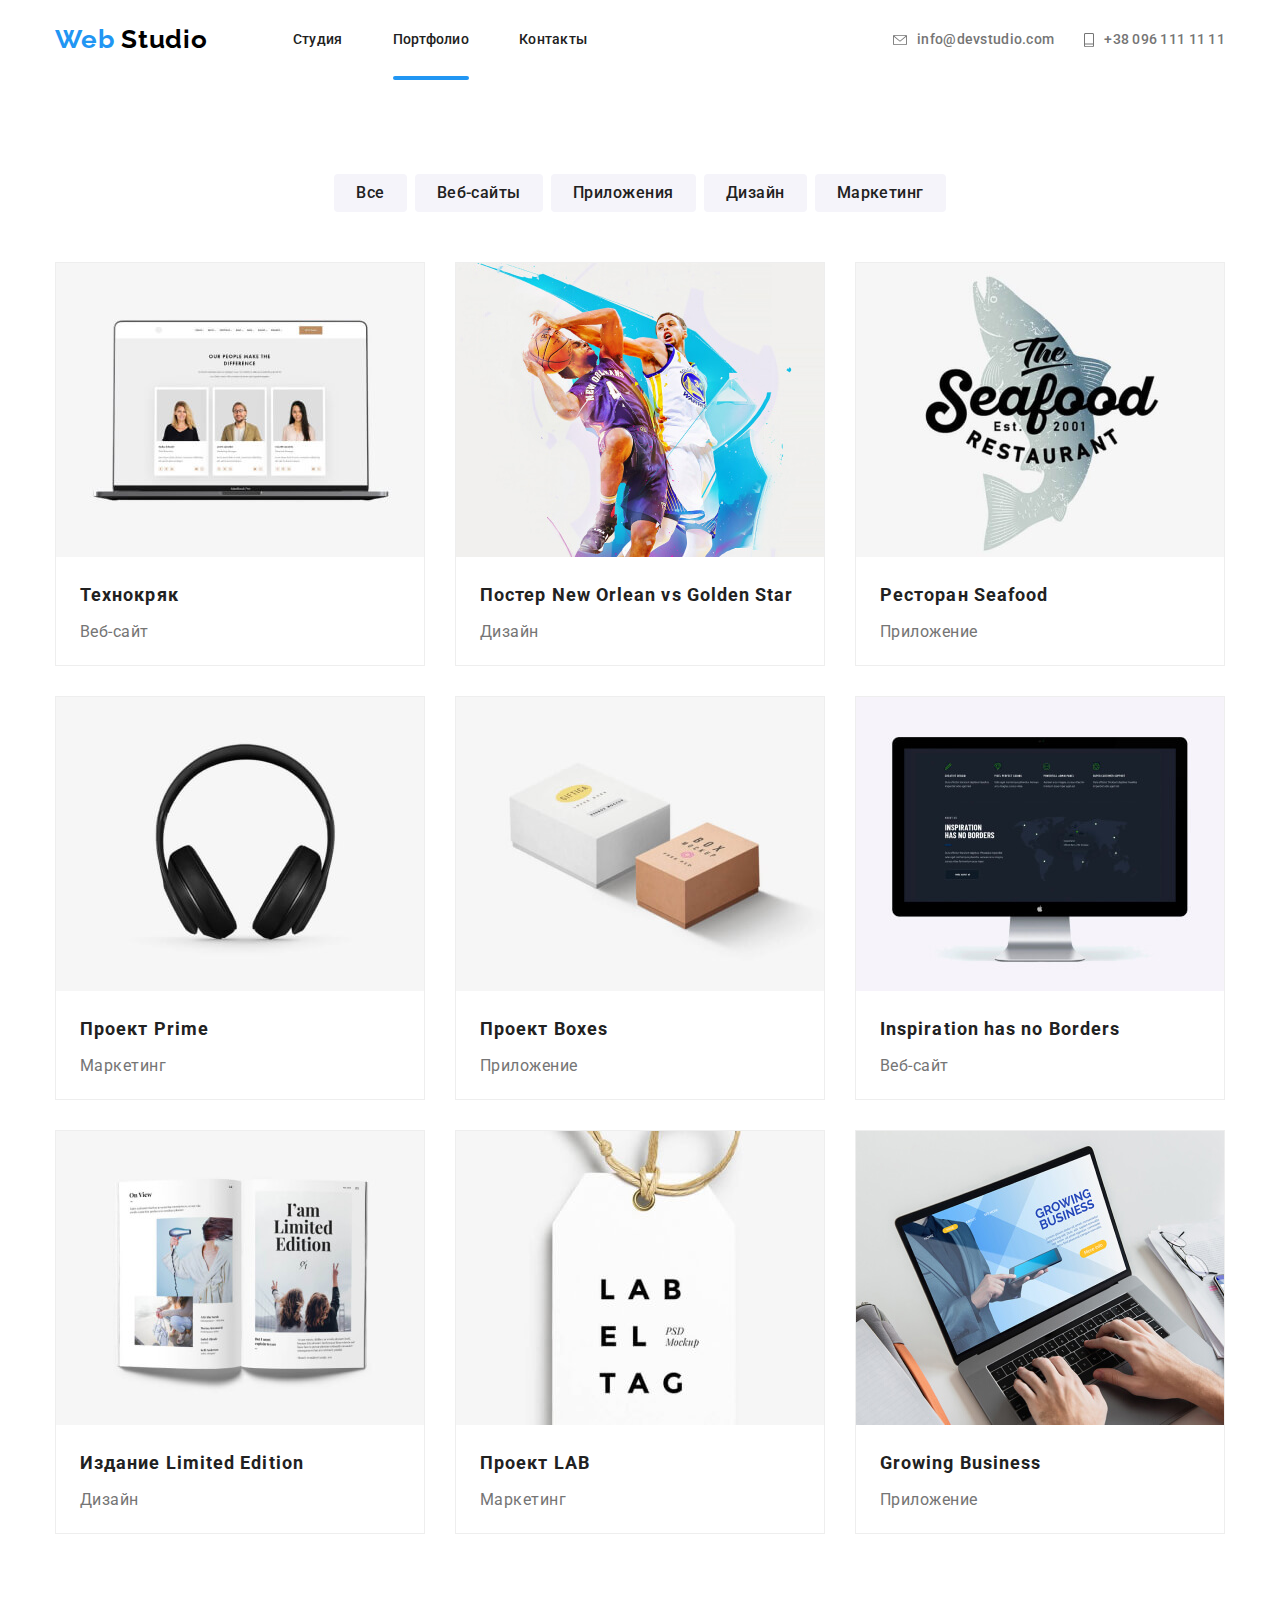
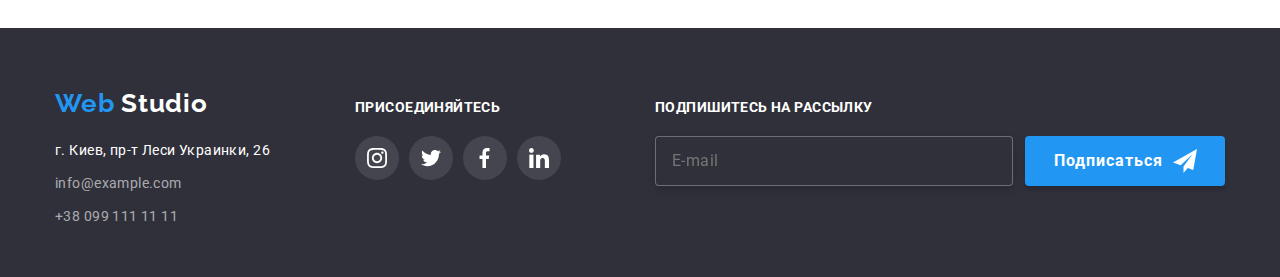
==== commit d99e56d4: "footer.." ====
--- a/portfolio.html
+++ b/portfolio.html
@@ -379,7 +379,12 @@
               type="text"
               name="E-mail"
             />
-            <button class="modal-btn">Подписаться</button>
+            <button class="modal-btn airplan" type="submit">
+              Подписаться
+              <svg class="icon-airplan-svg">
+                <use href="./img/sprite.svg#icon-airplan"></use>
+              </svg>
+            </button>
           </div>
         </div>
       </div>
--- a/css/styles.css
+++ b/css/styles.css
@@ -415,8 +415,7 @@
 .footer {
   background-color: #2f303a;
   padding-top: 60px;
-  padding-bottom: 60px;
-  margin-top: 94px;
+  padding-bottom: 20px;
 }
 
 .footer .container {
@@ -576,7 +575,6 @@
   margin-left: 24px;
 }
 .filter-examples-type {
-  display: block;
   font-size: 16px;
   line-height: 1.88;
   letter-spacing: 0.03em;
@@ -642,5 +640,5 @@
   margin-right: 0px;
 }
 .filter-examples-list-item:nth-last-child(-n + 3) {
-  margin-bottom: 0px;
-}
+  margin-bottom: 94px;
+}
